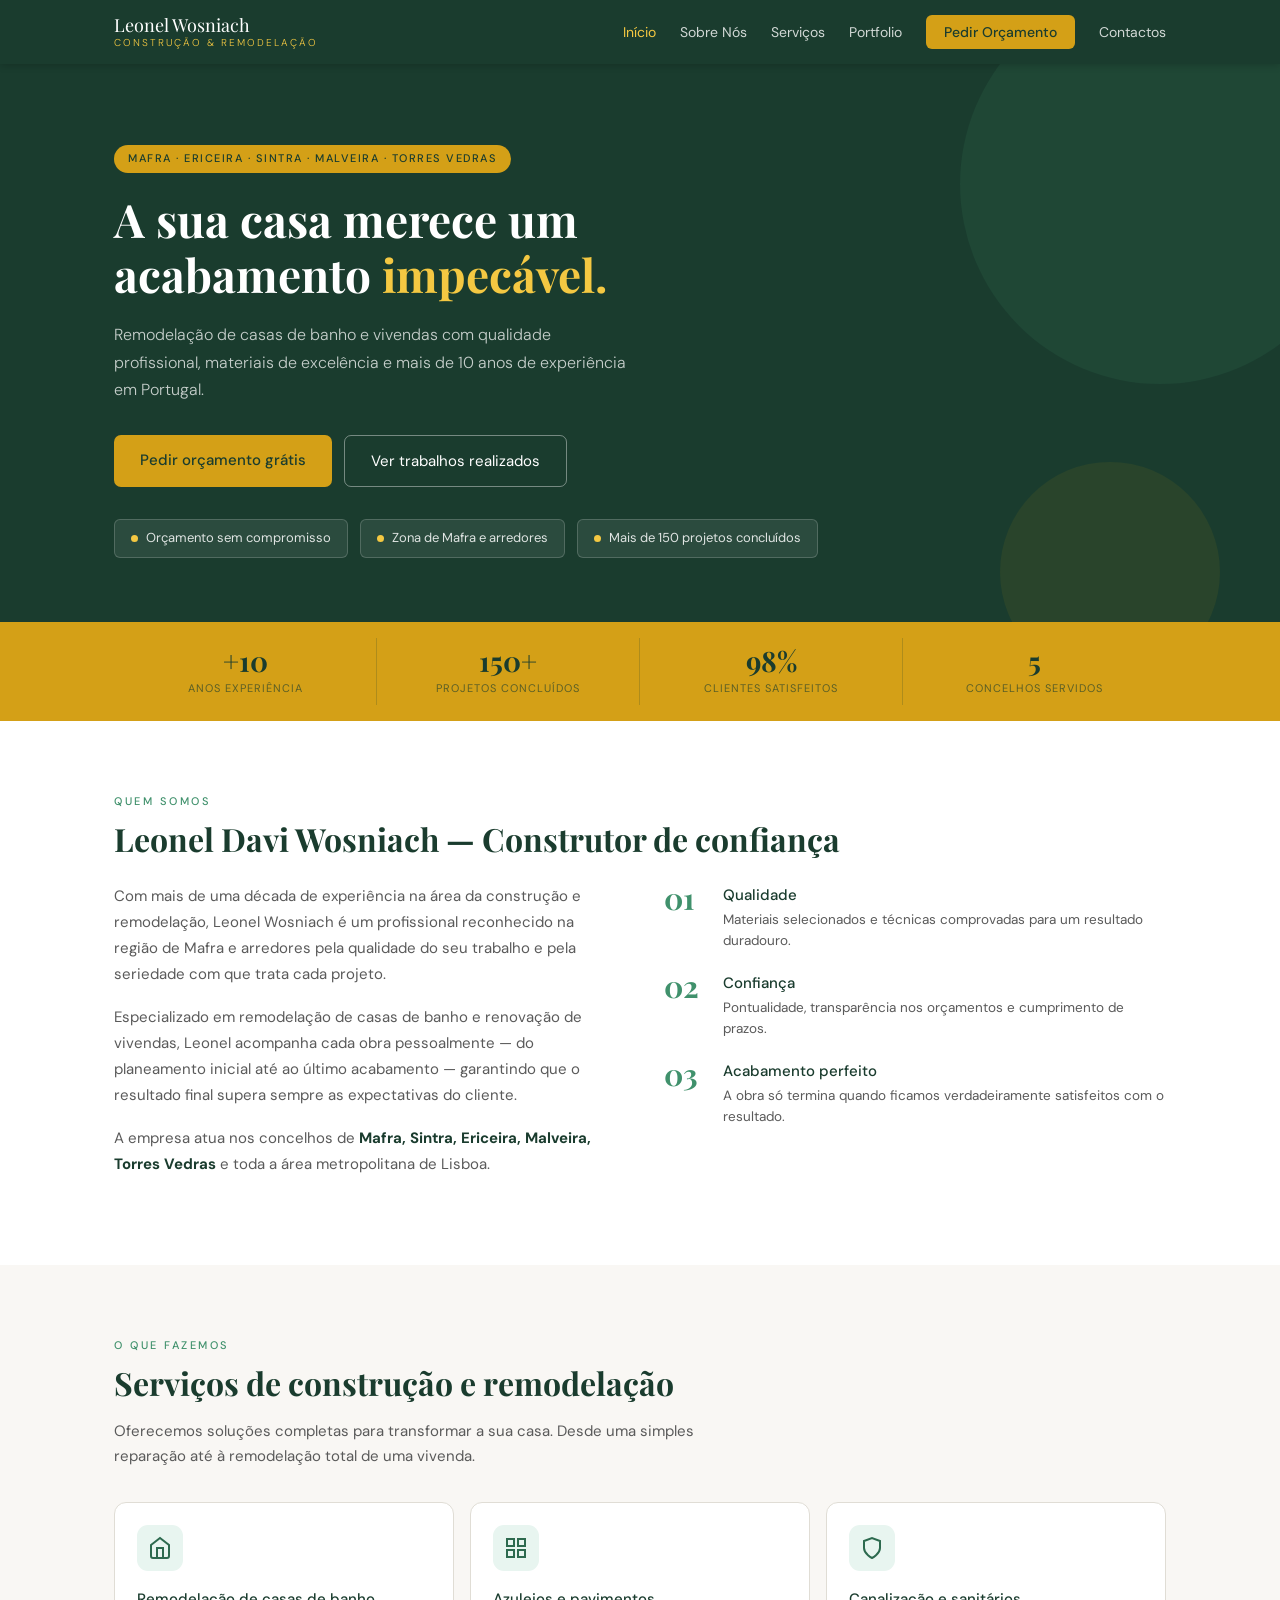
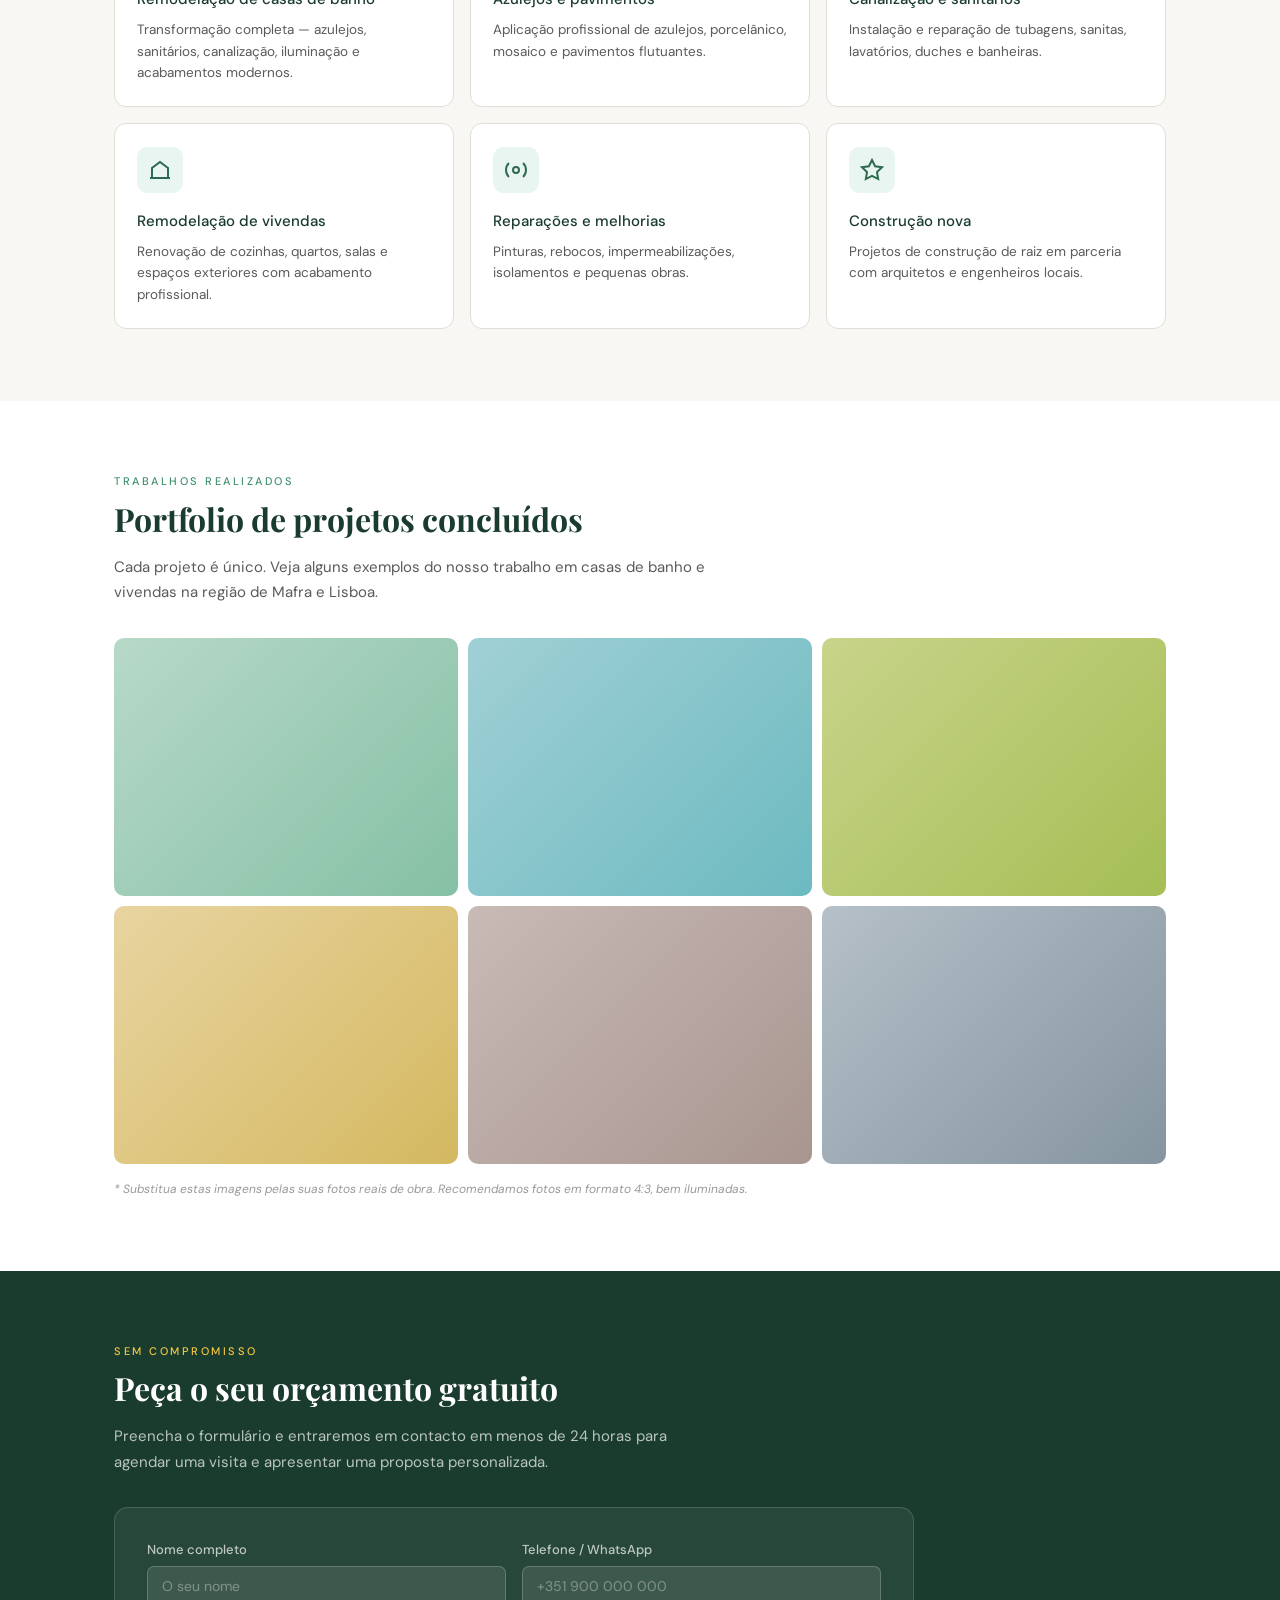
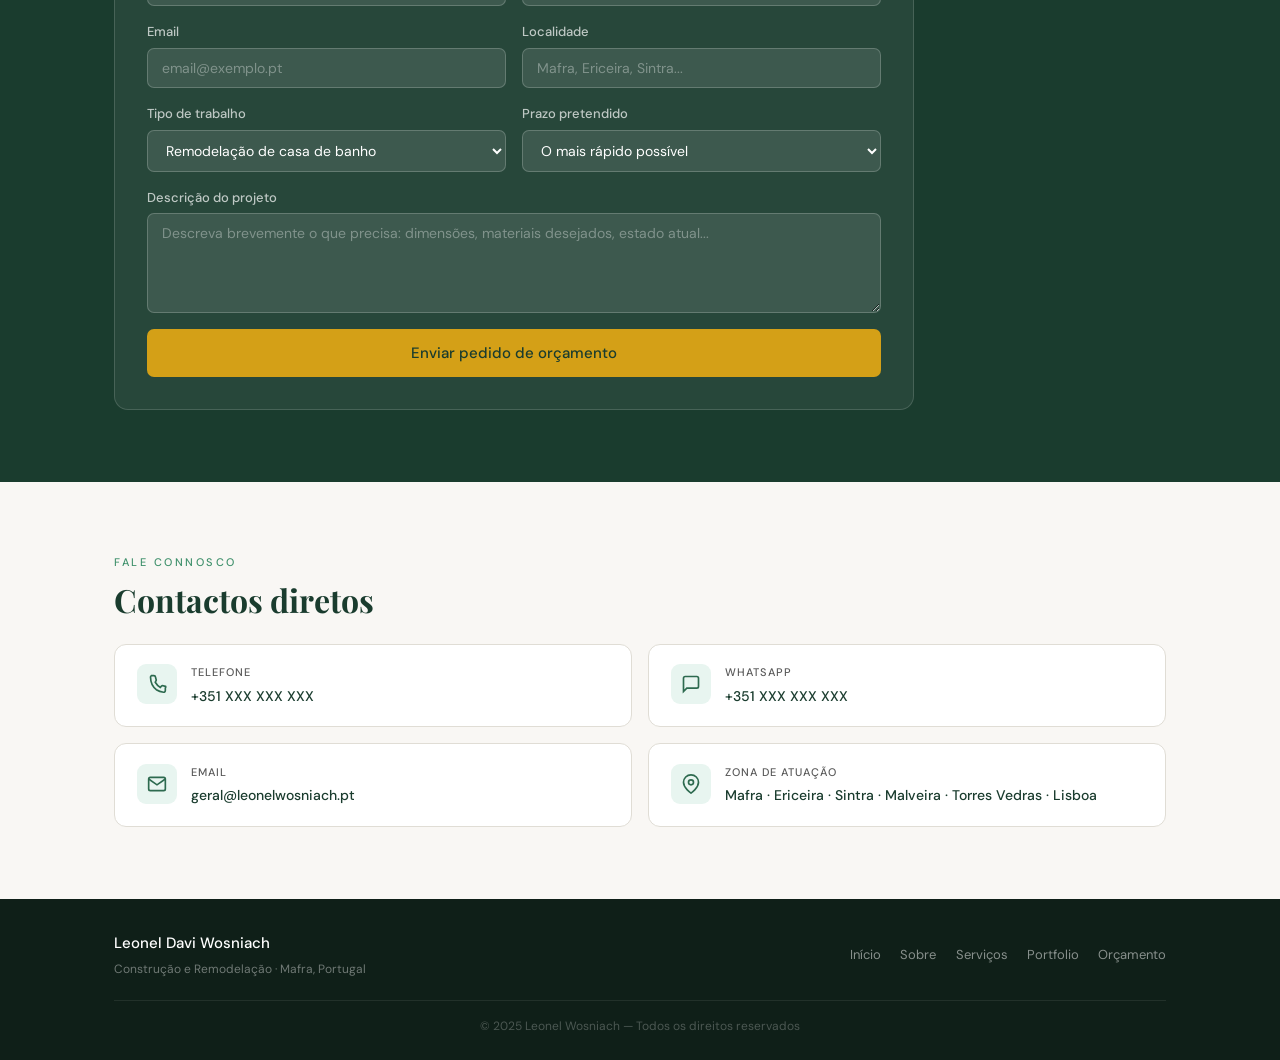
==== index.html @ 157ee69e "Add files via upload" ====
<!DOCTYPE html>
<html lang="pt">
<head>
  <meta charset="UTF-8"/>
  <meta name="viewport" content="width=device-width, initial-scale=1.0"/>
  <title>Remodelação Casa de Banho Mafra | Leonel Wosniach Construção</title>
  <meta name="description" content="Especialistas em remodelação de casas de banho e vivendas em Mafra, Ericeira, Sintra, Malveira e Torres Vedras. Orçamento gratuito. +10 anos de experiência."/>
  <meta name="keywords" content="remodelação casa de banho Mafra, construção Mafra, remodelação vivenda Ericeira, empreiteiro Mafra, azulejos Lisboa, obras casa Malveira"/>
  <meta name="author" content="Leonel Davi Wosniach"/>
  <meta property="og:title" content="Leonel Wosniach — Construção e Remodelação em Mafra"/>
  <meta property="og:description" content="Remodelação de casas de banho e vivendas com qualidade profissional na região de Mafra e Lisboa."/>
  <meta property="og:type" content="website"/>
  <link rel="canonical" href="https://leonelwosniach.github.io/"/>
  <link rel="preconnect" href="https://fonts.googleapis.com"/>
  <link href="https://fonts.googleapis.com/css2?family=Playfair+Display:wght@400;700&family=DM+Sans:wght@300;400;500&display=swap" rel="stylesheet"/>
  <link rel="stylesheet" href="style.css"/>
</head>
<body>

<!-- NAVIGATION -->
<header>
  <nav class="navbar">
    <div class="container nav-inner">
      <a href="#inicio" class="nav-logo">
        Leonel Wosniach
        <span>Construção &amp; Remodelação</span>
      </a>
      <button class="nav-toggle" aria-label="Menu" onclick="toggleMenu()">&#9776;</button>
      <ul class="nav-links" id="navLinks">
        <li><a href="#inicio">Início</a></li>
        <li><a href="#sobre">Sobre Nós</a></li>
        <li><a href="#servicos">Serviços</a></li>
        <li><a href="#portfolio">Portfolio</a></li>
        <li><a href="#orcamento" class="nav-cta">Pedir Orçamento</a></li>
        <li><a href="#contactos">Contactos</a></li>
      </ul>
    </div>
  </nav>
</header>

<!-- HERO -->
<section id="inicio" class="hero">
  <div class="container">
    <div class="hero-tag">Mafra · Ericeira · Sintra · Malveira · Torres Vedras</div>
    <h1>A sua casa merece um acabamento <em>impecável.</em></h1>
    <p class="hero-sub">Remodelação de casas de banho e vivendas com qualidade profissional, materiais de excelência e mais de 10 anos de experiência em Portugal.</p>
    <div class="hero-btns">
      <a href="#orcamento" class="btn-primary">Pedir orçamento grátis</a>
      <a href="#portfolio" class="btn-outline">Ver trabalhos realizados</a>
    </div>
    <div class="hero-badges">
      <div class="badge"><span class="dot"></span>Orçamento sem compromisso</div>
      <div class="badge"><span class="dot"></span>Zona de Mafra e arredores</div>
      <div class="badge"><span class="dot"></span>Mais de 150 projetos concluídos</div>
    </div>
  </div>
</section>

<!-- STATS -->
<section class="stats-bar">
  <div class="container stats-grid">
    <div class="stat"><div class="stat-num">+10</div><div class="stat-label">Anos experiência</div></div>
    <div class="stat"><div class="stat-num">150+</div><div class="stat-label">Projetos concluídos</div></div>
    <div class="stat"><div class="stat-num">98%</div><div class="stat-label">Clientes satisfeitos</div></div>
    <div class="stat"><div class="stat-num">5</div><div class="stat-label">Concelhos servidos</div></div>
  </div>
</section>

<!-- SOBRE -->
<section id="sobre" class="section">
  <div class="container">
    <p class="section-tag">Quem somos</p>
    <h2>Leonel Davi Wosniach — Construtor de confiança</h2>
    <div class="about-grid">
      <div class="about-text">
        <p>Com mais de uma década de experiência na área da construção e remodelação, Leonel Wosniach é um profissional reconhecido na região de Mafra e arredores pela qualidade do seu trabalho e pela seriedade com que trata cada projeto.</p>
        <p>Especializado em remodelação de casas de banho e renovação de vivendas, Leonel acompanha cada obra pessoalmente — do planeamento inicial até ao último acabamento — garantindo que o resultado final supera sempre as expectativas do cliente.</p>
        <p>A empresa atua nos concelhos de <strong>Mafra, Sintra, Ericeira, Malveira, Torres Vedras</strong> e toda a área metropolitana de Lisboa.</p>
      </div>
      <div class="values-col">
        <div class="value-item">
          <div class="value-num">01</div>
          <div><h3>Qualidade</h3><p>Materiais selecionados e técnicas comprovadas para um resultado duradouro.</p></div>
        </div>
        <div class="value-item">
          <div class="value-num">02</div>
          <div><h3>Confiança</h3><p>Pontualidade, transparência nos orçamentos e cumprimento de prazos.</p></div>
        </div>
        <div class="value-item">
          <div class="value-num">03</div>
          <div><h3>Acabamento perfeito</h3><p>A obra só termina quando ficamos verdadeiramente satisfeitos com o resultado.</p></div>
        </div>
      </div>
    </div>
  </div>
</section>

<!-- SERVIÇOS -->
<section id="servicos" class="section section-alt">
  <div class="container">
    <p class="section-tag">O que fazemos</p>
    <h2>Serviços de construção e remodelação</h2>
    <p class="section-intro">Oferecemos soluções completas para transformar a sua casa. Desde uma simples reparação até à remodelação total de uma vivenda.</p>
    <div class="services-grid">
      <div class="service-card">
        <div class="service-icon">
          <svg viewBox="0 0 24 24" fill="none" stroke="currentColor" stroke-width="2" width="24" height="24"><path d="M3 9l9-7 9 7v11a2 2 0 01-2 2H5a2 2 0 01-2-2z"/><polyline points="9 22 9 12 15 12 15 22"/></svg>
        </div>
        <h3>Remodelação de casas de banho</h3>
        <p>Transformação completa — azulejos, sanitários, canalização, iluminação e acabamentos modernos.</p>
      </div>
      <div class="service-card">
        <div class="service-icon">
          <svg viewBox="0 0 24 24" fill="none" stroke="currentColor" stroke-width="2" width="24" height="24"><rect x="3" y="3" width="7" height="7"/><rect x="14" y="3" width="7" height="7"/><rect x="3" y="14" width="7" height="7"/><rect x="14" y="14" width="7" height="7"/></svg>
        </div>
        <h3>Azulejos e pavimentos</h3>
        <p>Aplicação profissional de azulejos, porcelânico, mosaico e pavimentos flutuantes.</p>
      </div>
      <div class="service-card">
        <div class="service-icon">
          <svg viewBox="0 0 24 24" fill="none" stroke="currentColor" stroke-width="2" width="24" height="24"><path d="M12 22s8-4 8-10V5l-8-3-8 3v7c0 6 8 10 8 10z"/></svg>
        </div>
        <h3>Canalização e sanitários</h3>
        <p>Instalação e reparação de tubagens, sanitas, lavatórios, duches e banheiras.</p>
      </div>
      <div class="service-card">
        <div class="service-icon">
          <svg viewBox="0 0 24 24" fill="none" stroke="currentColor" stroke-width="2" width="24" height="24"><path d="M2 20h20M4 20V10l8-6 8 6v10"/></svg>
        </div>
        <h3>Remodelação de vivendas</h3>
        <p>Renovação de cozinhas, quartos, salas e espaços exteriores com acabamento profissional.</p>
      </div>
      <div class="service-card">
        <div class="service-icon">
          <svg viewBox="0 0 24 24" fill="none" stroke="currentColor" stroke-width="2" width="24" height="24"><circle cx="12" cy="12" r="3"/><path d="M19.07 4.93a10 10 0 010 14.14M4.93 4.93a10 10 0 000 14.14"/></svg>
        </div>
        <h3>Reparações e melhorias</h3>
        <p>Pinturas, rebocos, impermeabilizações, isolamentos e pequenas obras.</p>
      </div>
      <div class="service-card">
        <div class="service-icon">
          <svg viewBox="0 0 24 24" fill="none" stroke="currentColor" stroke-width="2" width="24" height="24"><polygon points="12 2 15.09 8.26 22 9.27 17 14.14 18.18 21.02 12 17.77 5.82 21.02 7 14.14 2 9.27 8.91 8.26 12 2"/></svg>
        </div>
        <h3>Construção nova</h3>
        <p>Projetos de construção de raiz em parceria com arquitetos e engenheiros locais.</p>
      </div>
    </div>
  </div>
</section>

<!-- PORTFOLIO -->
<section id="portfolio" class="section">
  <div class="container">
    <p class="section-tag">Trabalhos realizados</p>
    <h2>Portfolio de projetos concluídos</h2>
    <p class="section-intro">Cada projeto é único. Veja alguns exemplos do nosso trabalho em casas de banho e vivendas na região de Mafra e Lisboa.</p>
    <div class="portfolio-grid">
      <div class="portfolio-item pi-1">
        <div class="portfolio-overlay"><span>Casa de banho — Mafra</span></div>
      </div>
      <div class="portfolio-item pi-2">
        <div class="portfolio-overlay"><span>WC Suite — Sintra</span></div>
      </div>
      <div class="portfolio-item pi-3">
        <div class="portfolio-overlay"><span>Vivenda completa — Ericeira</span></div>
      </div>
      <div class="portfolio-item pi-4">
        <div class="portfolio-overlay"><span>Cozinha — Malveira</span></div>
      </div>
      <div class="portfolio-item pi-5">
        <div class="portfolio-overlay"><span>Casa de banho — Torres Vedras</span></div>
      </div>
      <div class="portfolio-item pi-6">
        <div class="portfolio-overlay"><span>Remodelação — Lisboa</span></div>
      </div>
    </div>
    <p class="portfolio-note">* Substitua estas imagens pelas suas fotos reais de obra. Recomendamos fotos em formato 4:3, bem iluminadas.</p>
  </div>
</section>

<!-- ORÇAMENTO -->
<section id="orcamento" class="section section-dark">
  <div class="container">
    <p class="section-tag-light">Sem compromisso</p>
    <h2 class="h2-light">Peça o seu orçamento gratuito</h2>
    <p class="section-intro-light">Preencha o formulário e entraremos em contacto em menos de 24 horas para agendar uma visita e apresentar uma proposta personalizada.</p>
    <form class="orcamento-form" action="https://formspree.io/f/SEU_ID_AQUI" method="POST">
      <div class="form-grid">
        <div class="form-group">
          <label for="nome">Nome completo</label>
          <input type="text" id="nome" name="nome" placeholder="O seu nome" required/>
        </div>
        <div class="form-group">
          <label for="tel">Telefone / WhatsApp</label>
          <input type="tel" id="tel" name="telefone" placeholder="+351 900 000 000" required/>
        </div>
        <div class="form-group">
          <label for="email">Email</label>
          <input type="email" id="email" name="email" placeholder="email@exemplo.pt"/>
        </div>
        <div class="form-group">
          <label for="local">Localidade</label>
          <input type="text" id="local" name="localidade" placeholder="Mafra, Ericeira, Sintra..."/>
        </div>
        <div class="form-group">
          <label for="tipo">Tipo de trabalho</label>
          <select id="tipo" name="tipo">
            <option>Remodelação de casa de banho</option>
            <option>Remodelação de vivenda completa</option>
            <option>Cozinha</option>
            <option>Azulejos / Pavimentos</option>
            <option>Canalização</option>
            <option>Outro</option>
          </select>
        </div>
        <div class="form-group">
          <label for="prazo">Prazo pretendido</label>
          <select id="prazo" name="prazo">
            <option>O mais rápido possível</option>
            <option>1 a 3 meses</option>
            <option>3 a 6 meses</option>
            <option>Mais de 6 meses</option>
          </select>
        </div>
        <div class="form-group form-full">
          <label for="desc">Descrição do projeto</label>
          <textarea id="desc" name="descricao" placeholder="Descreva brevemente o que precisa: dimensões, materiais desejados, estado atual..."></textarea>
        </div>
      </div>
      <button type="submit" class="btn-submit">Enviar pedido de orçamento</button>
    </form>
  </div>
</section>

<!-- CONTACTOS -->
<section id="contactos" class="section section-alt">
  <div class="container">
    <p class="section-tag">Fale connosco</p>
    <h2>Contactos diretos</h2>
    <div class="contact-grid">
      <a href="tel:+351900000000" class="contact-card">
        <div class="contact-icon">
          <svg viewBox="0 0 24 24" fill="none" stroke="currentColor" stroke-width="2" width="20" height="20"><path d="M22 16.92v3a2 2 0 01-2.18 2 19.79 19.79 0 01-8.63-3.07A19.5 19.5 0 014.26 4.12 2 2 0 015.24 2h3a2 2 0 012 1.72 12.84 12.84 0 00.7 2.81 2 2 0 01-.45 2.11L9.91 9.91a16 16 0 006.18 6.18l1.27-1.58a2 2 0 012.11-.45 12.84 12.84 0 002.81.7A2 2 0 0122 16.92z"/></svg>
        </div>
        <div>
          <h4>Telefone</h4>
          <p>+351 XXX XXX XXX</p>
        </div>
      </a>
      <a href="https://wa.me/351900000000" target="_blank" class="contact-card">
        <div class="contact-icon">
          <svg viewBox="0 0 24 24" fill="none" stroke="currentColor" stroke-width="2" width="20" height="20"><path d="M21 15a2 2 0 01-2 2H7l-4 4V5a2 2 0 012-2h14a2 2 0 012 2z"/></svg>
        </div>
        <div>
          <h4>WhatsApp</h4>
          <p>+351 XXX XXX XXX</p>
        </div>
      </a>
      <a href="mailto:geral@leonelwosniach.pt" class="contact-card">
        <div class="contact-icon">
          <svg viewBox="0 0 24 24" fill="none" stroke="currentColor" stroke-width="2" width="20" height="20"><path d="M4 4h16c1.1 0 2 .9 2 2v12c0 1.1-.9 2-2 2H4c-1.1 0-2-.9-2-2V6c0-1.1.9-2 2-2z"/><polyline points="22,6 12,13 2,6"/></svg>
        </div>
        <div>
          <h4>Email</h4>
          <p>geral@leonelwosniach.pt</p>
        </div>
      </a>
      <div class="contact-card">
        <div class="contact-icon">
          <svg viewBox="0 0 24 24" fill="none" stroke="currentColor" stroke-width="2" width="20" height="20"><path d="M21 10c0 7-9 13-9 13s-9-6-9-13a9 9 0 0118 0z"/><circle cx="12" cy="10" r="3"/></svg>
        </div>
        <div>
          <h4>Zona de atuação</h4>
          <p>Mafra · Ericeira · Sintra · Malveira · Torres Vedras · Lisboa</p>
        </div>
      </div>
    </div>
  </div>
</section>

<!-- FOOTER -->
<footer class="footer">
  <div class="container">
    <div class="footer-inner">
      <div class="footer-brand">
        <strong>Leonel Davi Wosniach</strong>
        <span>Construção e Remodelação · Mafra, Portugal</span>
      </div>
      <div class="footer-links">
        <a href="#inicio">Início</a>
        <a href="#sobre">Sobre</a>
        <a href="#servicos">Serviços</a>
        <a href="#portfolio">Portfolio</a>
        <a href="#orcamento">Orçamento</a>
      </div>
    </div>
    <p class="footer-copy">&copy; 2025 Leonel Wosniach — Todos os direitos reservados</p>
  </div>
</footer>

<script src="script.js"></script>
</body>
</html>
---- style.css ----
/* ===== RESET & BASE ===== */
*, *::before, *::after { box-sizing: border-box; margin: 0; padding: 0; }
html { scroll-behavior: smooth; }
body {
  font-family: 'DM Sans', sans-serif;
  color: #1a1a1a;
  background: #fff;
  line-height: 1.6;
}
a { text-decoration: none; color: inherit; }
img { max-width: 100%; display: block; }

/* ===== CSS VARIABLES ===== */
:root {
  --brand: #1a3c2e;
  --brand-mid: #2d6a4f;
  --brand-light: #40916c;
  --accent: #d4a017;
  --accent-light: #f4c842;
  --text-muted: #5a5a5a;
  --bg-light: #f9f7f4;
  --bg-section: #f2efe8;
  --border: #e0ddd5;
}

/* ===== CONTAINER ===== */
.container {
  max-width: 1100px;
  margin: 0 auto;
  padding: 0 1.5rem;
}

/* ===== NAVBAR ===== */
header {
  position: sticky;
  top: 0;
  z-index: 100;
  background: var(--brand);
  box-shadow: 0 1px 8px rgba(0,0,0,0.2);
}
.nav-inner {
  display: flex;
  align-items: center;
  justify-content: space-between;
  height: 64px;
}
.nav-logo {
  font-family: 'Playfair Display', serif;
  color: #fff;
  font-size: 18px;
  line-height: 1.2;
  display: flex;
  flex-direction: column;
}
.nav-logo span {
  color: var(--accent-light);
  font-family: 'DM Sans', sans-serif;
  font-size: 10px;
  letter-spacing: 2px;
  text-transform: uppercase;
  font-weight: 300;
}
.nav-links {
  display: flex;
  gap: 1.5rem;
  list-style: none;
  align-items: center;
}
.nav-links a {
  color: rgba(255,255,255,0.8);
  font-size: 14px;
  font-weight: 400;
  transition: color 0.2s;
}
.nav-links a:hover { color: var(--accent-light); }
.nav-links .nav-cta {
  background: var(--accent);
  color: var(--brand);
  padding: 8px 18px;
  border-radius: 6px;
  font-weight: 500;
  transition: background 0.2s;
}
.nav-links .nav-cta:hover { background: var(--accent-light); color: var(--brand); }
.nav-toggle {
  display: none;
  background: none;
  border: none;
  color: white;
  font-size: 22px;
  cursor: pointer;
}

/* ===== HERO ===== */
.hero {
  background: var(--brand);
  padding: 5rem 0 4rem;
  position: relative;
  overflow: hidden;
}
.hero::before {
  content: '';
  position: absolute;
  right: -80px; top: -80px;
  width: 400px; height: 400px;
  border-radius: 50%;
  background: rgba(64,145,108,0.12);
  pointer-events: none;
}
.hero::after {
  content: '';
  position: absolute;
  right: 60px; bottom: -60px;
  width: 220px; height: 220px;
  border-radius: 50%;
  background: rgba(212,160,23,0.08);
  pointer-events: none;
}
.hero-tag {
  display: inline-block;
  background: var(--accent);
  color: var(--brand);
  font-size: 11px;
  font-weight: 500;
  padding: 5px 14px;
  border-radius: 20px;
  letter-spacing: 1.5px;
  text-transform: uppercase;
  margin-bottom: 1.2rem;
}
.hero h1 {
  font-family: 'Playfair Display', serif;
  color: white;
  font-size: clamp(28px, 5vw, 46px);
  line-height: 1.2;
  max-width: 600px;
  margin-bottom: 1.2rem;
}
.hero h1 em { color: var(--accent-light); font-style: normal; }
.hero-sub {
  color: rgba(255,255,255,0.75);
  font-size: 16px;
  line-height: 1.7;
  max-width: 520px;
  margin-bottom: 2rem;
  font-weight: 300;
}
.hero-btns { display: flex; gap: 12px; flex-wrap: wrap; margin-bottom: 2rem; }
.btn-primary {
  background: var(--accent);
  color: var(--brand);
  padding: 13px 26px;
  border-radius: 7px;
  font-size: 15px;
  font-weight: 500;
  transition: background 0.2s, transform 0.1s;
  display: inline-block;
}
.btn-primary:hover { background: var(--accent-light); transform: translateY(-1px); }
.btn-outline {
  background: transparent;
  color: white;
  border: 1.5px solid rgba(255,255,255,0.4);
  padding: 13px 26px;
  border-radius: 7px;
  font-size: 15px;
  font-weight: 400;
  transition: border-color 0.2s, color 0.2s;
  display: inline-block;
}
.btn-outline:hover { border-color: rgba(255,255,255,0.8); color: white; }
.hero-badges { display: flex; gap: 12px; flex-wrap: wrap; }
.badge {
  background: rgba(255,255,255,0.08);
  border: 1px solid rgba(255,255,255,0.18);
  padding: 8px 16px;
  border-radius: 6px;
  color: rgba(255,255,255,0.85);
  font-size: 13px;
  display: flex;
  align-items: center;
  gap: 8px;
}
.dot {
  width: 7px; height: 7px;
  border-radius: 50%;
  background: var(--accent-light);
  flex-shrink: 0;
}

/* ===== STATS BAR ===== */
.stats-bar { background: var(--accent); padding: 1rem 0; }
.stats-grid {
  display: grid;
  grid-template-columns: repeat(4, 1fr);
  text-align: center;
  gap: 0;
}
.stat { border-right: 1px solid rgba(26,60,46,0.2); padding: 0.5rem 0; }
.stat:last-child { border-right: none; }
.stat-num {
  font-family: 'Playfair Display', serif;
  font-size: 28px;
  color: var(--brand);
  font-weight: 700;
  line-height: 1.1;
}
.stat-label {
  font-size: 11px;
  color: rgba(26,60,46,0.65);
  text-transform: uppercase;
  letter-spacing: 1px;
  margin-top: 3px;
}

/* ===== SECTIONS ===== */
.section { padding: 4.5rem 0; }
.section-alt { background: var(--bg-light); }
.section-dark { background: var(--brand); }
.section-tag {
  font-size: 11px;
  color: var(--brand-light);
  letter-spacing: 2.5px;
  text-transform: uppercase;
  font-weight: 500;
  margin-bottom: 0.5rem;
}
.section-tag-light {
  font-size: 11px;
  color: var(--accent-light);
  letter-spacing: 2.5px;
  text-transform: uppercase;
  font-weight: 500;
  margin-bottom: 0.5rem;
}
h2 {
  font-family: 'Playfair Display', serif;
  font-size: clamp(22px, 3.5vw, 32px);
  color: var(--brand);
  margin-bottom: 1rem;
  line-height: 1.25;
}
.h2-light {
  font-family: 'Playfair Display', serif;
  font-size: clamp(22px, 3.5vw, 32px);
  color: white;
  margin-bottom: 1rem;
  line-height: 1.25;
}
.section-intro {
  color: var(--text-muted);
  font-size: 15px;
  max-width: 600px;
  margin-bottom: 2rem;
  line-height: 1.7;
}
.section-intro-light {
  color: rgba(255,255,255,0.7);
  font-size: 15px;
  max-width: 600px;
  margin-bottom: 2rem;
  line-height: 1.7;
}

/* ===== ABOUT ===== */
.about-grid {
  display: grid;
  grid-template-columns: 1fr 1fr;
  gap: 3rem;
  margin-top: 1.5rem;
}
.about-text p {
  color: var(--text-muted);
  font-size: 15px;
  line-height: 1.75;
  margin-bottom: 1rem;
}
.about-text strong { color: var(--brand); }
.values-col { display: flex; flex-direction: column; gap: 1.2rem; }
.value-item {
  display: flex;
  gap: 1.2rem;
  align-items: flex-start;
}
.value-num {
  font-family: 'Playfair Display', serif;
  font-size: 30px;
  color: var(--brand-light);
  font-weight: 700;
  line-height: 1;
  flex-shrink: 0;
  min-width: 40px;
}
.value-item h3 {
  font-size: 15px;
  font-weight: 500;
  color: var(--brand);
  margin-bottom: 3px;
  font-family: 'DM Sans', sans-serif;
}
.value-item p {
  font-size: 13.5px;
  color: var(--text-muted);
  line-height: 1.55;
}

/* ===== SERVICES ===== */
.services-grid {
  display: grid;
  grid-template-columns: repeat(3, 1fr);
  gap: 1rem;
}
.service-card {
  background: white;
  border: 1px solid var(--border);
  border-radius: 12px;
  padding: 1.4rem;
  transition: box-shadow 0.2s, transform 0.2s;
}
.service-card:hover {
  box-shadow: 0 6px 24px rgba(26,60,46,0.1);
  transform: translateY(-2px);
}
.service-icon {
  width: 46px; height: 46px;
  border-radius: 11px;
  background: #e8f5f0;
  display: flex;
  align-items: center;
  justify-content: center;
  margin-bottom: 1rem;
  color: var(--brand-mid);
}
.service-card h3 {
  font-size: 15px;
  font-weight: 500;
  color: var(--brand);
  margin-bottom: 0.5rem;
  font-family: 'DM Sans', sans-serif;
}
.service-card p {
  font-size: 13.5px;
  color: var(--text-muted);
  line-height: 1.6;
}

/* ===== PORTFOLIO ===== */
.portfolio-grid {
  display: grid;
  grid-template-columns: repeat(3, 1fr);
  gap: 10px;
  margin-top: 1.5rem;
}
.portfolio-item {
  border-radius: 10px;
  aspect-ratio: 4/3;
  position: relative;
  overflow: hidden;
  background: #d0e8da;
}
.pi-1 { background: linear-gradient(135deg,#b7d9c8,#85c0a5); }
.pi-2 { background: linear-gradient(135deg,#a0d0d5,#6cbac0); }
.pi-3 { background: linear-gradient(135deg,#c8d48a,#a5be55); }
.pi-4 { background: linear-gradient(135deg,#e8d4a0,#d4b860); }
.pi-5 { background: linear-gradient(135deg,#c8bab5,#a89590); }
.pi-6 { background: linear-gradient(135deg,#b5c0c8,#8595a0); }
.portfolio-overlay {
  position: absolute;
  bottom: 0; left: 0; right: 0;
  background: rgba(26,60,46,0.82);
  padding: 8px 12px;
  transform: translateY(100%);
  transition: transform 0.25s ease;
}
.portfolio-item:hover .portfolio-overlay { transform: translateY(0); }
.portfolio-overlay span { color: white; font-size: 12px; font-weight: 500; }
.portfolio-note {
  font-size: 12px;
  color: #999;
  margin-top: 1rem;
  font-style: italic;
}

/* ===== FORM ===== */
.orcamento-form {
  background: rgba(255,255,255,0.06);
  border: 1px solid rgba(255,255,255,0.15);
  border-radius: 14px;
  padding: 2rem;
  max-width: 800px;
}
.form-grid {
  display: grid;
  grid-template-columns: 1fr 1fr;
  gap: 1rem;
  margin-bottom: 1rem;
}
.form-full { grid-column: 1 / -1; }
.form-group { display: flex; flex-direction: column; gap: 5px; }
.form-group label { font-size: 13px; color: rgba(255,255,255,0.7); font-weight: 500; }
.form-group input,
.form-group select,
.form-group textarea {
  background: rgba(255,255,255,0.1);
  border: 1px solid rgba(255,255,255,0.2);
  border-radius: 7px;
  padding: 10px 14px;
  font-size: 14px;
  font-family: 'DM Sans', sans-serif;
  color: white;
  outline: none;
  transition: border-color 0.2s;
}
.form-group input::placeholder,
.form-group textarea::placeholder { color: rgba(255,255,255,0.35); }
.form-group input:focus,
.form-group select:focus,
.form-group textarea:focus { border-color: var(--accent-light); }
.form-group select { cursor: pointer; }
.form-group select option { background: var(--brand); color: white; }
.form-group textarea { resize: vertical; min-height: 100px; }
.btn-submit {
  width: 100%;
  background: var(--accent);
  color: var(--brand);
  border: none;
  padding: 14px 24px;
  border-radius: 7px;
  font-size: 15px;
  font-weight: 500;
  cursor: pointer;
  font-family: 'DM Sans', sans-serif;
  transition: background 0.2s, transform 0.1s;
}
.btn-submit:hover { background: var(--accent-light); transform: translateY(-1px); }

/* ===== CONTACTS ===== */
.contact-grid {
  display: grid;
  grid-template-columns: repeat(2, 1fr);
  gap: 1rem;
  margin-top: 1.5rem;
}
.contact-card {
  background: white;
  border: 1px solid var(--border);
  border-radius: 12px;
  padding: 1.2rem 1.4rem;
  display: flex;
  align-items: flex-start;
  gap: 14px;
  transition: box-shadow 0.2s;
}
.contact-card:hover { box-shadow: 0 4px 16px rgba(26,60,46,0.08); }
.contact-icon {
  width: 40px; height: 40px;
  border-radius: 9px;
  background: #e8f5f0;
  display: flex; align-items: center; justify-content: center;
  flex-shrink: 0;
  color: var(--brand-mid);
}
.contact-card h4 {
  font-size: 11px;
  font-weight: 500;
  color: var(--text-muted);
  text-transform: uppercase;
  letter-spacing: 1px;
  margin-bottom: 3px;
  font-family: 'DM Sans', sans-serif;
}
.contact-card p {
  font-size: 14px;
  color: var(--brand);
  font-weight: 500;
}

/* ===== FOOTER ===== */
.footer {
  background: #0f1f18;
  padding: 2rem 0 1.5rem;
}
.footer-inner {
  display: flex;
  justify-content: space-between;
  align-items: center;
  flex-wrap: wrap;
  gap: 1rem;
  padding-bottom: 1.2rem;
  border-bottom: 1px solid rgba(255,255,255,0.08);
  margin-bottom: 1rem;
}
.footer-brand strong {
  display: block;
  color: white;
  font-size: 15px;
  font-weight: 500;
}
.footer-brand span {
  color: rgba(255,255,255,0.4);
  font-size: 12px;
}
.footer-links {
  display: flex;
  gap: 1.2rem;
  flex-wrap: wrap;
}
.footer-links a {
  color: rgba(255,255,255,0.5);
  font-size: 13px;
  transition: color 0.2s;
}
.footer-links a:hover { color: var(--accent-light); }
.footer-copy {
  color: rgba(255,255,255,0.25);
  font-size: 12px;
  text-align: center;
}

/* ===== RESPONSIVE ===== */
@media (max-width: 768px) {
  .nav-toggle { display: block; }
  .nav-links {
    display: none;
    position: absolute;
    top: 64px; left: 0; right: 0;
    background: var(--brand);
    flex-direction: column;
    align-items: flex-start;
    padding: 1rem 1.5rem 1.5rem;
    gap: 1rem;
    border-top: 1px solid rgba(255,255,255,0.1);
    z-index: 99;
  }
  .nav-links.open { display: flex; }
  .nav-links .nav-cta { padding: 8px 0; background: none; color: var(--accent-light); }
  .about-grid { grid-template-columns: 1fr; gap: 2rem; }
  .services-grid { grid-template-columns: 1fr 1fr; }
  .portfolio-grid { grid-template-columns: 1fr 1fr; }
  .contact-grid { grid-template-columns: 1fr; }
  .stats-grid { grid-template-columns: repeat(2, 1fr); }
  .stats-grid .stat:nth-child(2) { border-right: none; }
  .form-grid { grid-template-columns: 1fr; }
  .footer-inner { flex-direction: column; align-items: flex-start; }
}
@media (max-width: 480px) {
  .services-grid { grid-template-columns: 1fr; }
  .portfolio-grid { grid-template-columns: 1fr; }
  .hero-btns { flex-direction: column; }
  .btn-primary, .btn-outline { text-align: center; }
}
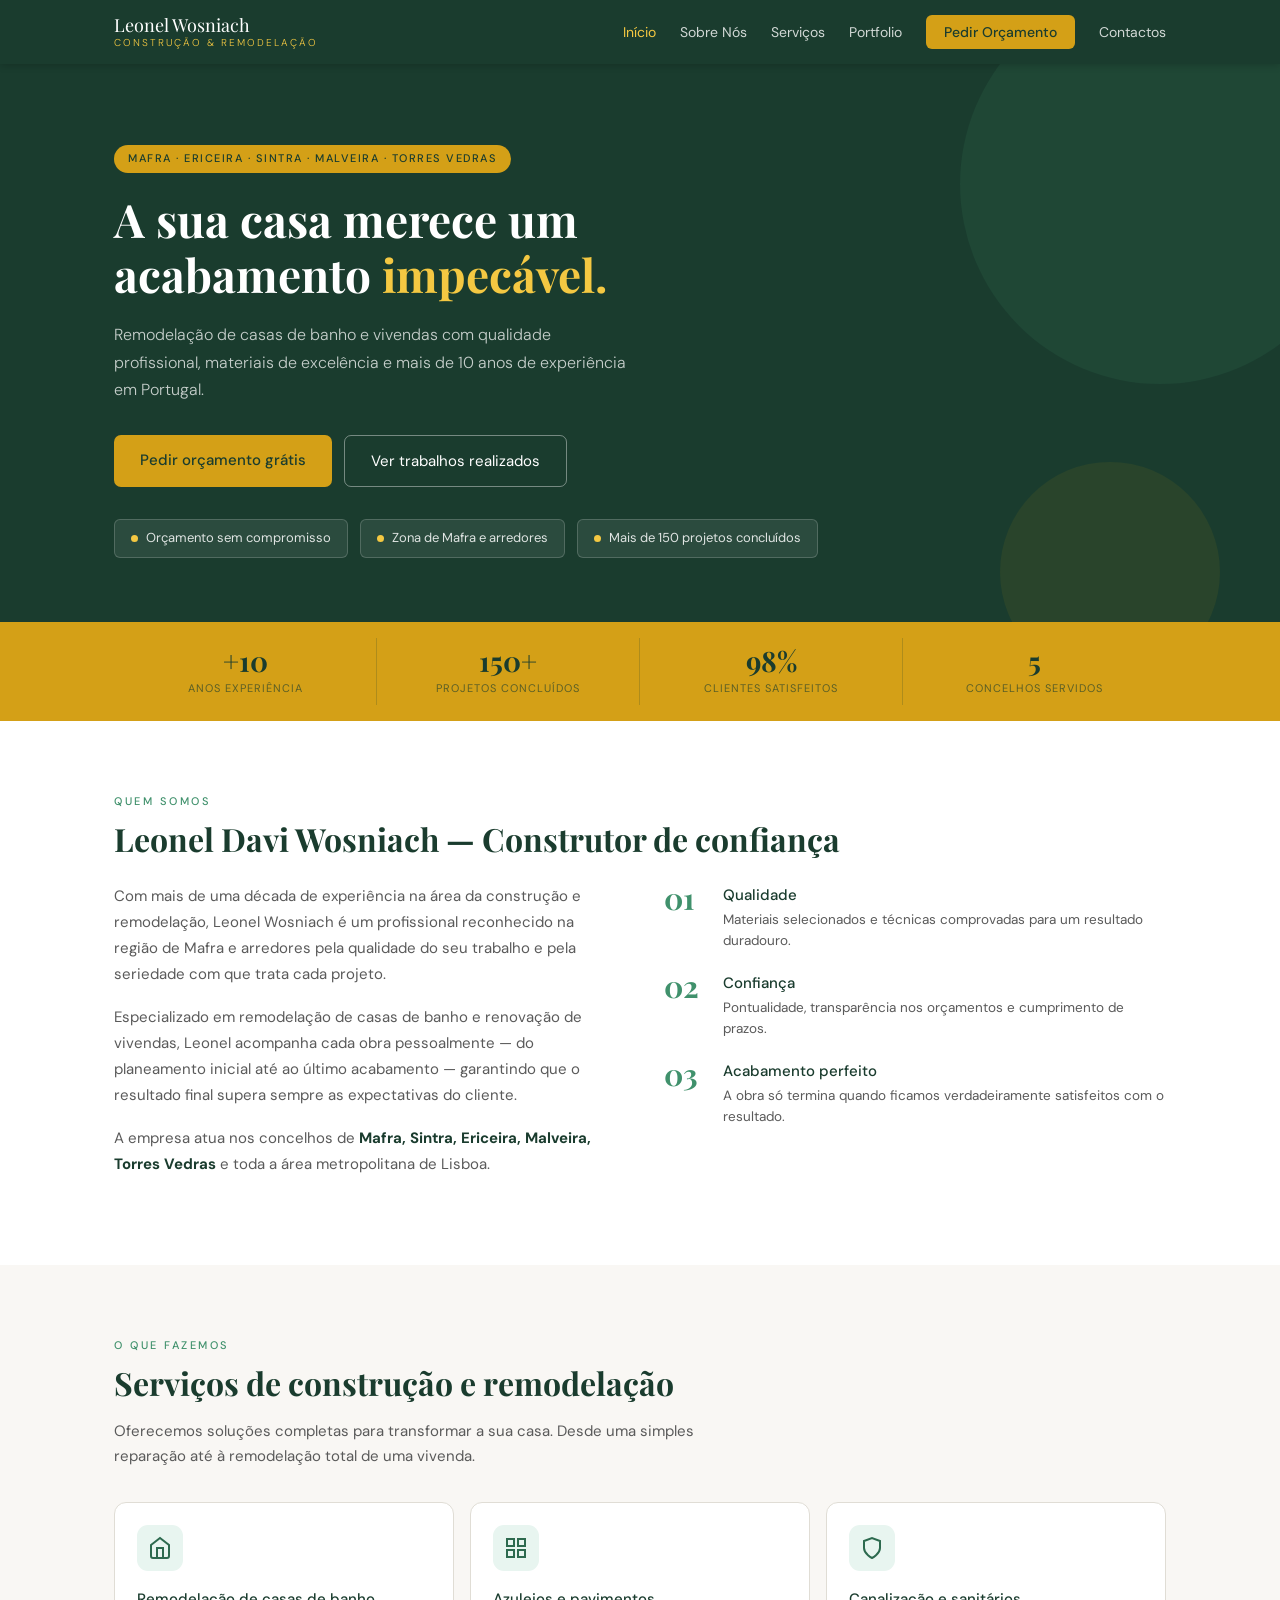
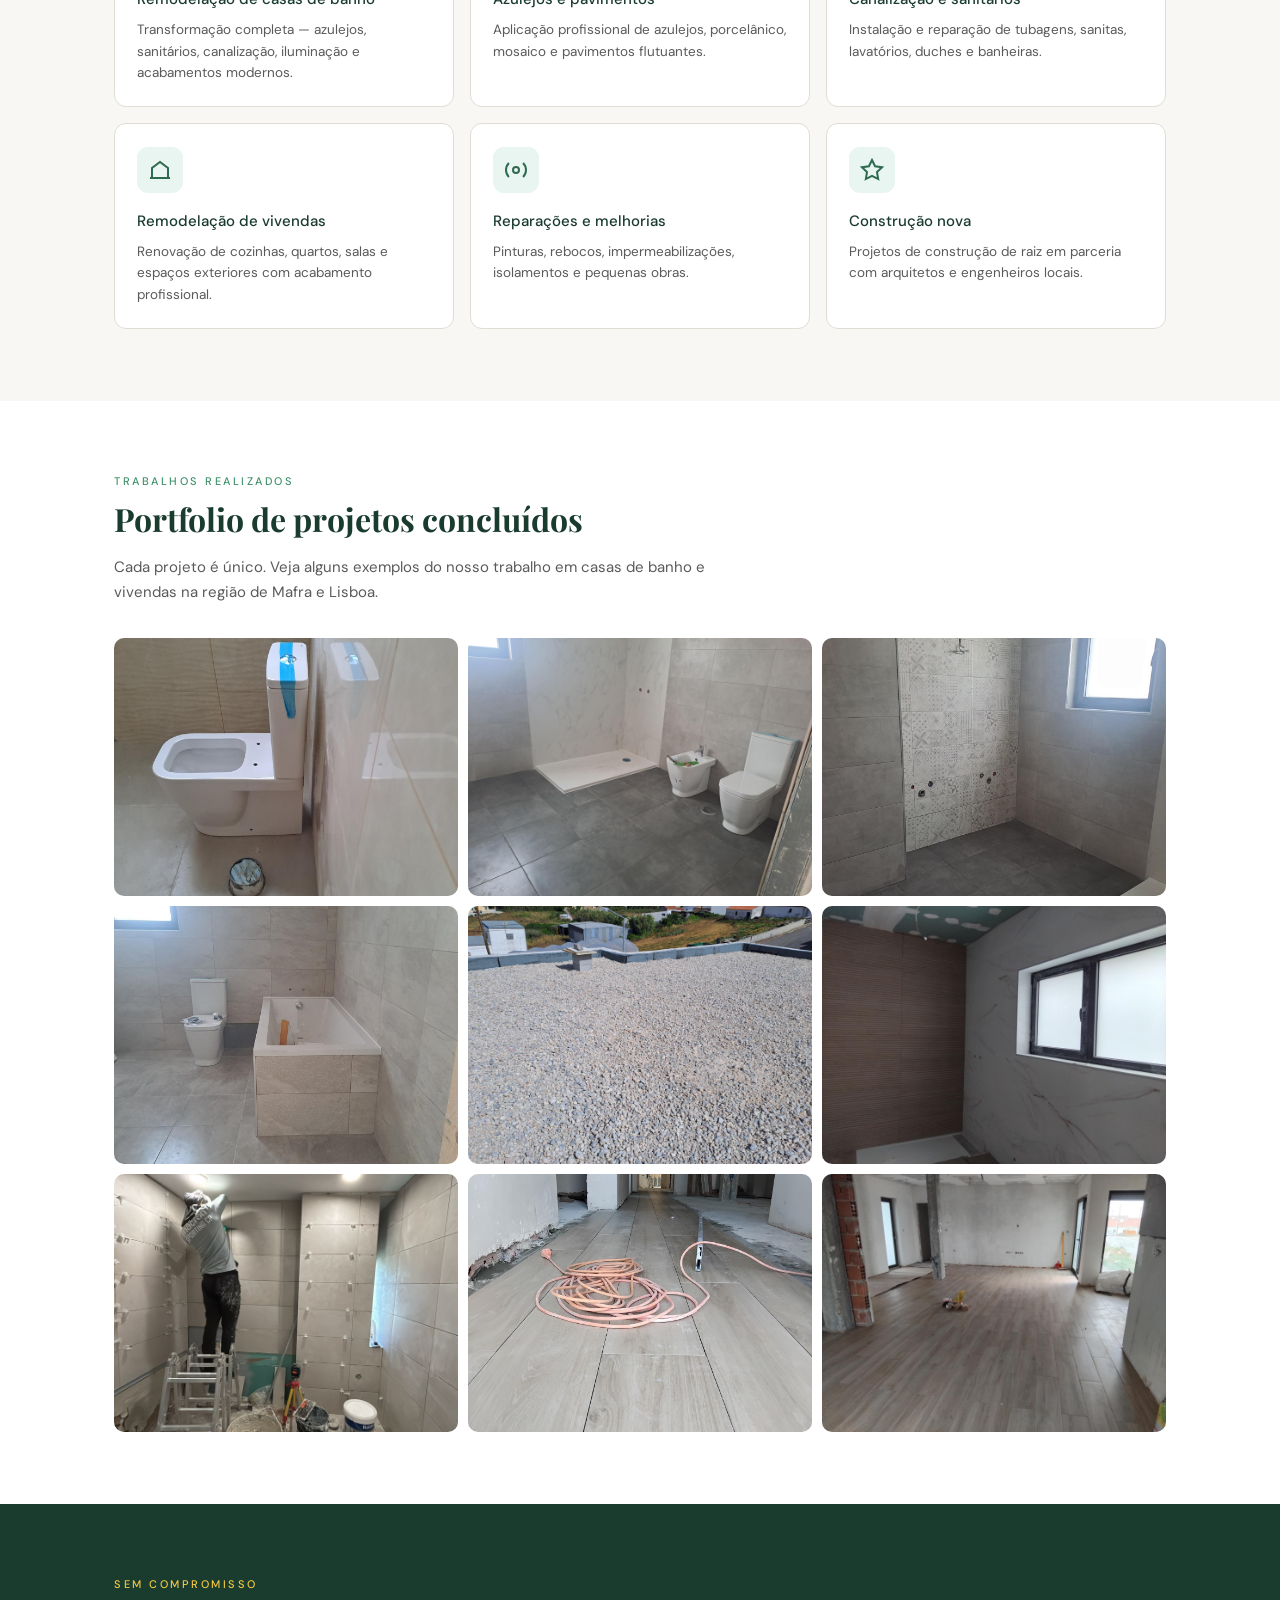
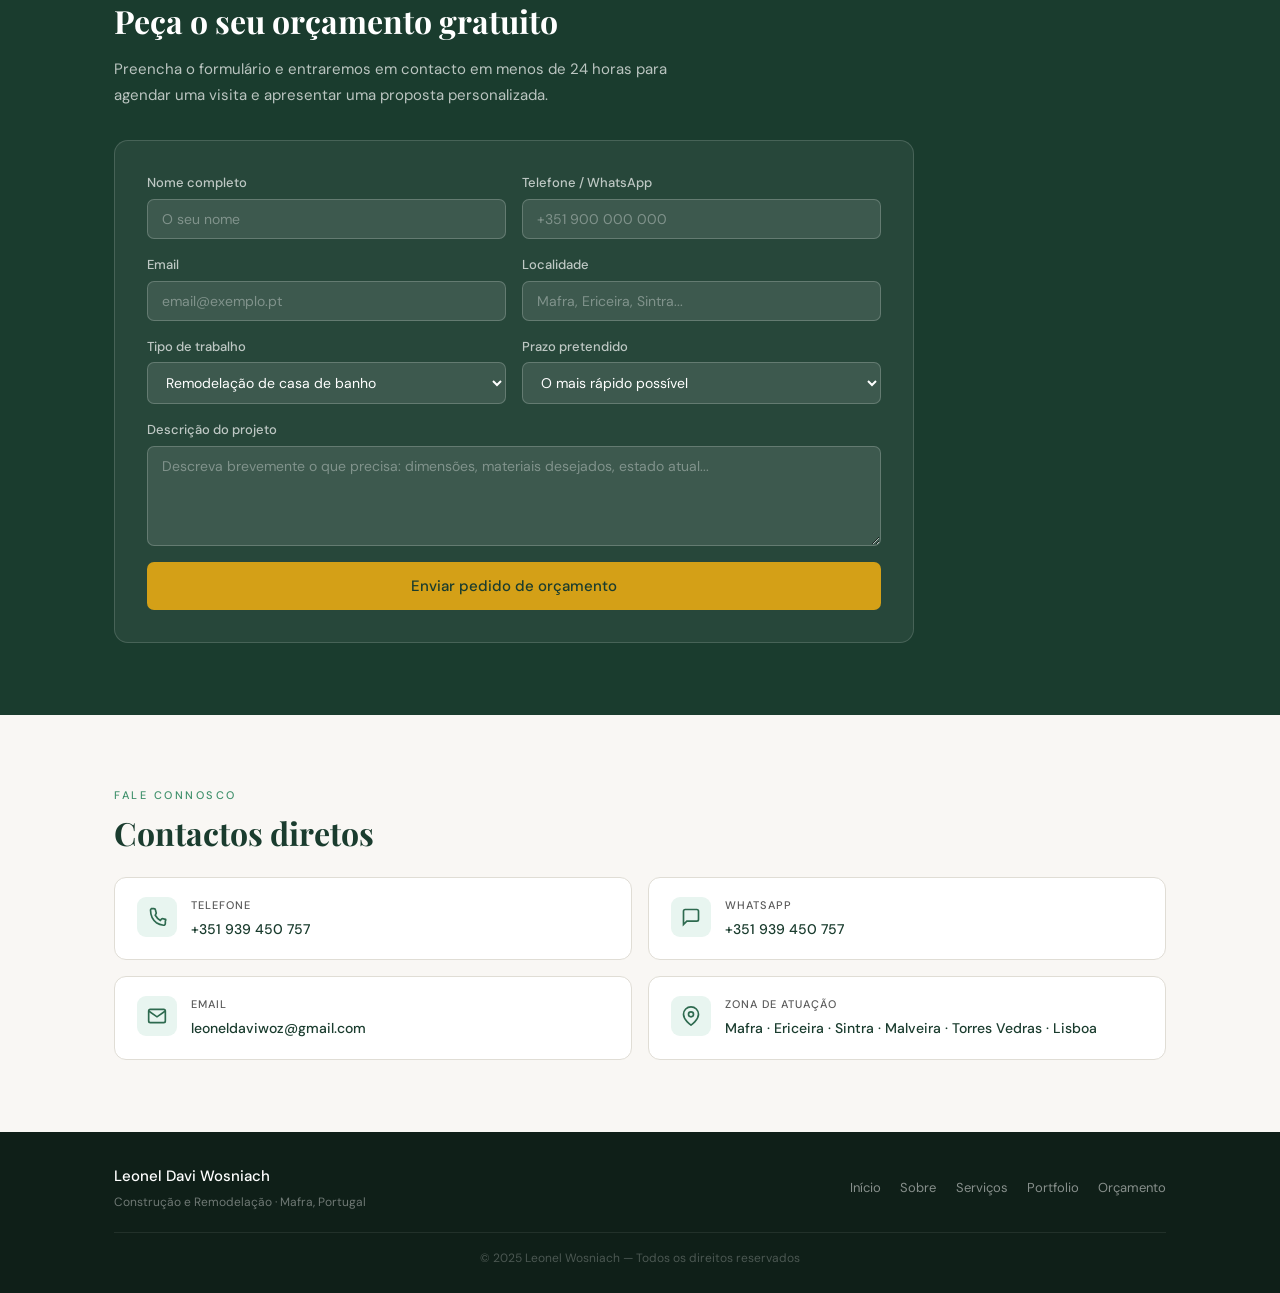
==== commit c2195c9c: "Add files via upload" ====
--- a/index.html
+++ b/index.html
@@ -155,26 +155,43 @@
     <h2>Portfolio de projetos concluídos</h2>
     <p class="section-intro">Cada projeto é único. Veja alguns exemplos do nosso trabalho em casas de banho e vivendas na região de Mafra e Lisboa.</p>
     <div class="portfolio-grid">
-      <div class="portfolio-item pi-1">
-        <div class="portfolio-overlay"><span>Casa de banho — Mafra</span></div>
-      </div>
-      <div class="portfolio-item pi-2">
-        <div class="portfolio-overlay"><span>WC Suite — Sintra</span></div>
-      </div>
-      <div class="portfolio-item pi-3">
-        <div class="portfolio-overlay"><span>Vivenda completa — Ericeira</span></div>
-      </div>
-      <div class="portfolio-item pi-4">
-        <div class="portfolio-overlay"><span>Cozinha — Malveira</span></div>
-      </div>
-      <div class="portfolio-item pi-5">
-        <div class="portfolio-overlay"><span>Casa de banho — Torres Vedras</span></div>
-      </div>
-      <div class="portfolio-item pi-6">
-        <div class="portfolio-overlay"><span>Remodelação — Lisboa</span></div>
-      </div>
-    </div>
-    <p class="portfolio-note">* Substitua estas imagens pelas suas fotos reais de obra. Recomendamos fotos em formato 4:3, bem iluminadas.</p>
+      <div class="portfolio-item">
+        <img src="privada.jpeg" alt="Instalação de sanitários — casa de banho privada"/>
+        <div class="portfolio-overlay"><span>Instalação de sanitários</span></div>
+      </div>
+      <div class="portfolio-item">
+        <img src="casa1iso.jpeg" alt="Remodelação completa de casa de banho — azulejos mármore e piso cinza"/>
+        <div class="portfolio-overlay"><span>Casa de banho completa — base de duche</span></div>
+      </div>
+      <div class="portfolio-item">
+        <img src="casa1iso2.jpeg" alt="Casa de banho com azulejos decorativos e duche"/>
+        <div class="portfolio-overlay"><span>Azulejos decorativos — zona de duche</span></div>
+      </div>
+      <div class="portfolio-item">
+        <img src="casa2iso1.jpeg" alt="Casa de banho com banheira embutida e azulejos pedra"/>
+        <div class="portfolio-overlay"><span>Banheira embutida com azulejo pedra</span></div>
+      </div>
+      <div class="portfolio-item">
+        <img src="laje1.jpeg" alt="Impermeabilização de laje com brita — cobertura plana"/>
+        <div class="portfolio-overlay"><span>Impermeabilização de laje — cobertura</span></div>
+      </div>
+      <div class="portfolio-item">
+        <img src="parede1.jpeg" alt="Aplicação de azulejos em parede — obra em curso"/>
+        <div class="portfolio-overlay"><span>Revestimento de paredes em obra</span></div>
+      </div>
+      <div class="portfolio-item">
+        <img src="parede2.jpeg" alt="Aplicação de azulejos com niveladores — profissional em escadote"/>
+        <div class="portfolio-overlay"><span>Assentamento de azulejos com precisão</span></div>
+      </div>
+      <div class="portfolio-item">
+        <img src="piso1.jpeg" alt="Pavimento porcelânico imitação madeira em corredor"/>
+        <div class="portfolio-overlay"><span>Pavimento porcelânico — corredor</span></div>
+      </div>
+      <div class="portfolio-item">
+        <img src="piso2.jpeg" alt="Pavimento grande formato imitação madeira em sala ampla"/>
+        <div class="portfolio-overlay"><span>Pavimento sala ampla — grande formato</span></div>
+      </div>
+    </div>
   </div>
 </section>
 
@@ -238,31 +255,31 @@
     <p class="section-tag">Fale connosco</p>
     <h2>Contactos diretos</h2>
     <div class="contact-grid">
-      <a href="tel:+351900000000" class="contact-card">
+      <a href="tel:+351939450757" class="contact-card">
         <div class="contact-icon">
           <svg viewBox="0 0 24 24" fill="none" stroke="currentColor" stroke-width="2" width="20" height="20"><path d="M22 16.92v3a2 2 0 01-2.18 2 19.79 19.79 0 01-8.63-3.07A19.5 19.5 0 014.26 4.12 2 2 0 015.24 2h3a2 2 0 012 1.72 12.84 12.84 0 00.7 2.81 2 2 0 01-.45 2.11L9.91 9.91a16 16 0 006.18 6.18l1.27-1.58a2 2 0 012.11-.45 12.84 12.84 0 002.81.7A2 2 0 0122 16.92z"/></svg>
         </div>
         <div>
           <h4>Telefone</h4>
-          <p>+351 XXX XXX XXX</p>
+          <p>+351 939 450 757</p>
         </div>
       </a>
-      <a href="https://wa.me/351900000000" target="_blank" class="contact-card">
+      <a href="https://wa.me/351939450757" target="_blank" class="contact-card">
         <div class="contact-icon">
           <svg viewBox="0 0 24 24" fill="none" stroke="currentColor" stroke-width="2" width="20" height="20"><path d="M21 15a2 2 0 01-2 2H7l-4 4V5a2 2 0 012-2h14a2 2 0 012 2z"/></svg>
         </div>
         <div>
           <h4>WhatsApp</h4>
-          <p>+351 XXX XXX XXX</p>
+          <p>+351 939 450 757</p>
         </div>
       </a>
-      <a href="mailto:geral@leonelwosniach.pt" class="contact-card">
+      <a href="mailto:leoneldaviwoz@gmail.com" class="contact-card">
         <div class="contact-icon">
           <svg viewBox="0 0 24 24" fill="none" stroke="currentColor" stroke-width="2" width="20" height="20"><path d="M4 4h16c1.1 0 2 .9 2 2v12c0 1.1-.9 2-2 2H4c-1.1 0-2-.9-2-2V6c0-1.1.9-2 2-2z"/><polyline points="22,6 12,13 2,6"/></svg>
         </div>
         <div>
           <h4>Email</h4>
-          <p>geral@leonelwosniach.pt</p>
+          <p>leoneldaviwoz@gmail.com</p>
         </div>
       </a>
       <div class="contact-card">
--- a/style.css
+++ b/style.css
@@ -358,12 +358,14 @@
   overflow: hidden;
   background: #d0e8da;
 }
-.pi-1 { background: linear-gradient(135deg,#b7d9c8,#85c0a5); }
-.pi-2 { background: linear-gradient(135deg,#a0d0d5,#6cbac0); }
-.pi-3 { background: linear-gradient(135deg,#c8d48a,#a5be55); }
-.pi-4 { background: linear-gradient(135deg,#e8d4a0,#d4b860); }
-.pi-5 { background: linear-gradient(135deg,#c8bab5,#a89590); }
-.pi-6 { background: linear-gradient(135deg,#b5c0c8,#8595a0); }
+.portfolio-item img {
+  width: 100%;
+  height: 100%;
+  object-fit: cover;
+  display: block;
+  transition: transform 0.4s ease;
+}
+.portfolio-item:hover img { transform: scale(1.05); }
 .portfolio-overlay {
   position: absolute;
   bottom: 0; left: 0; right: 0;
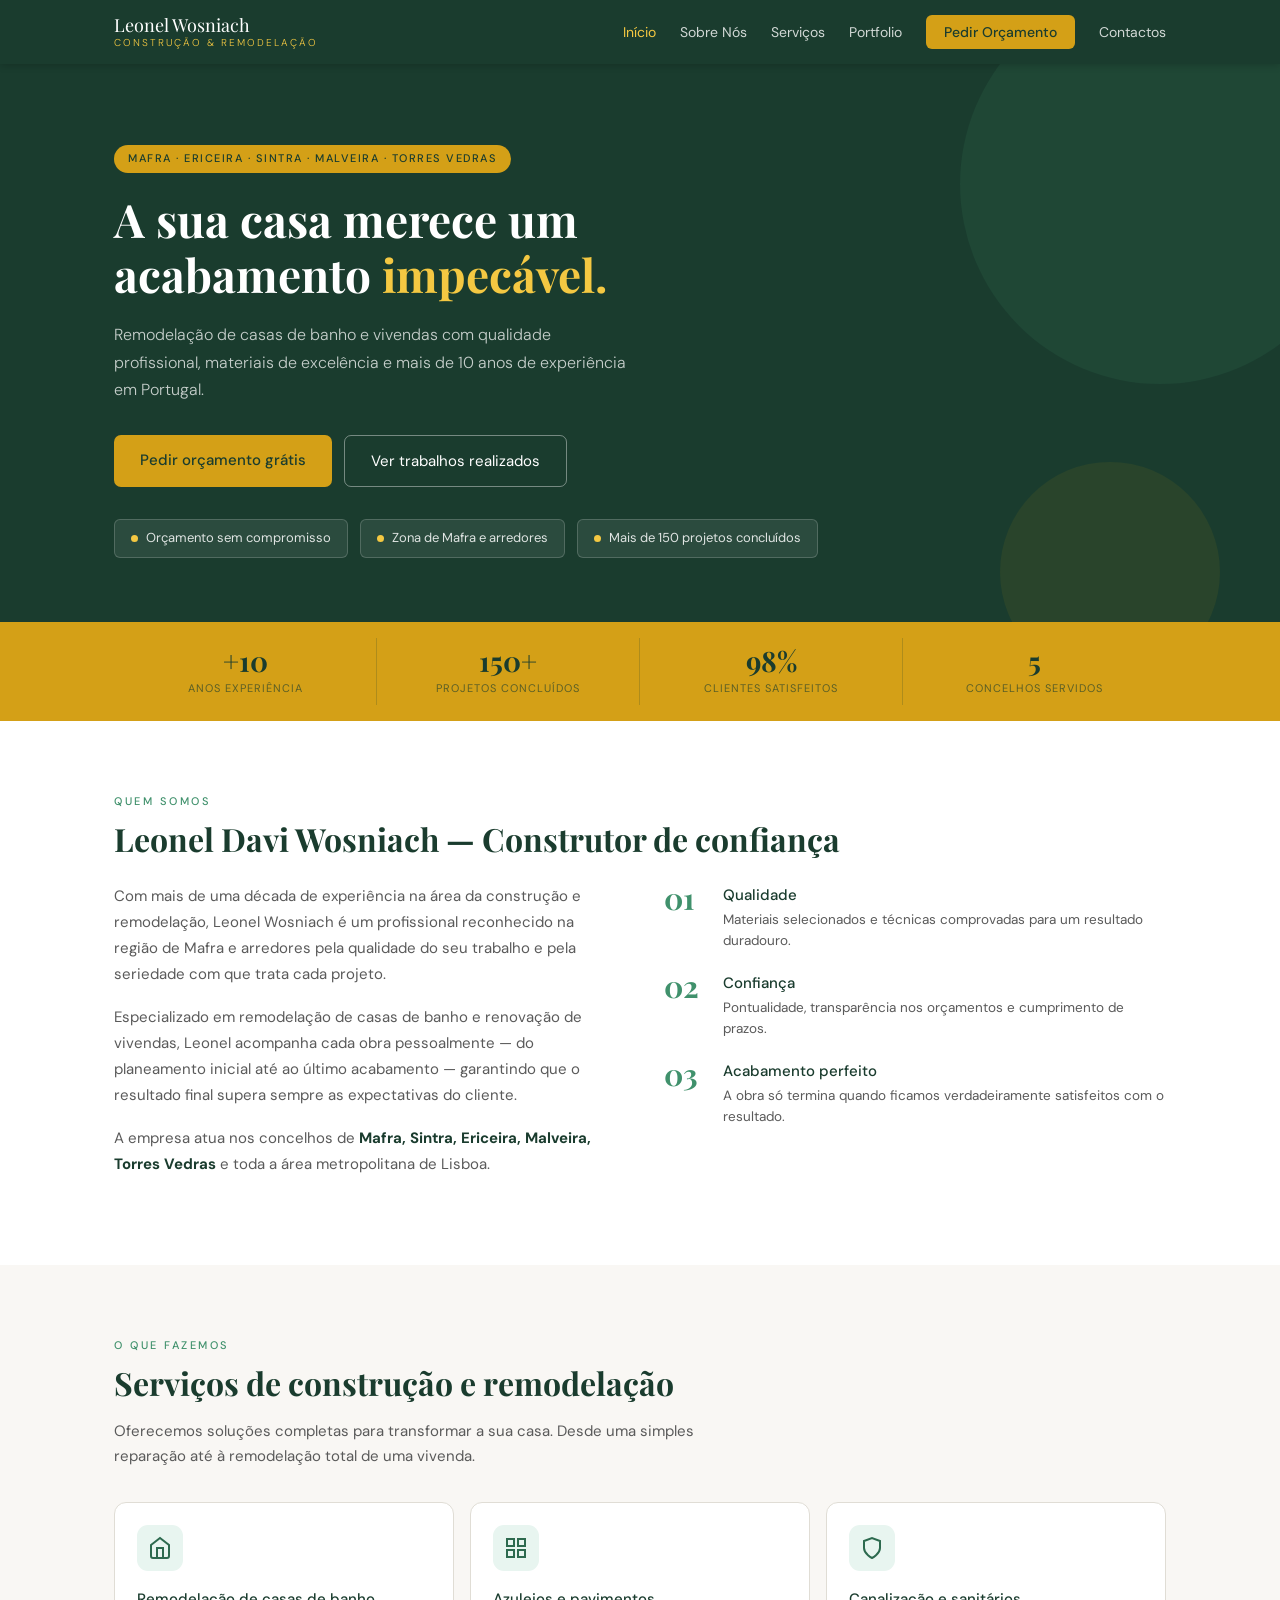
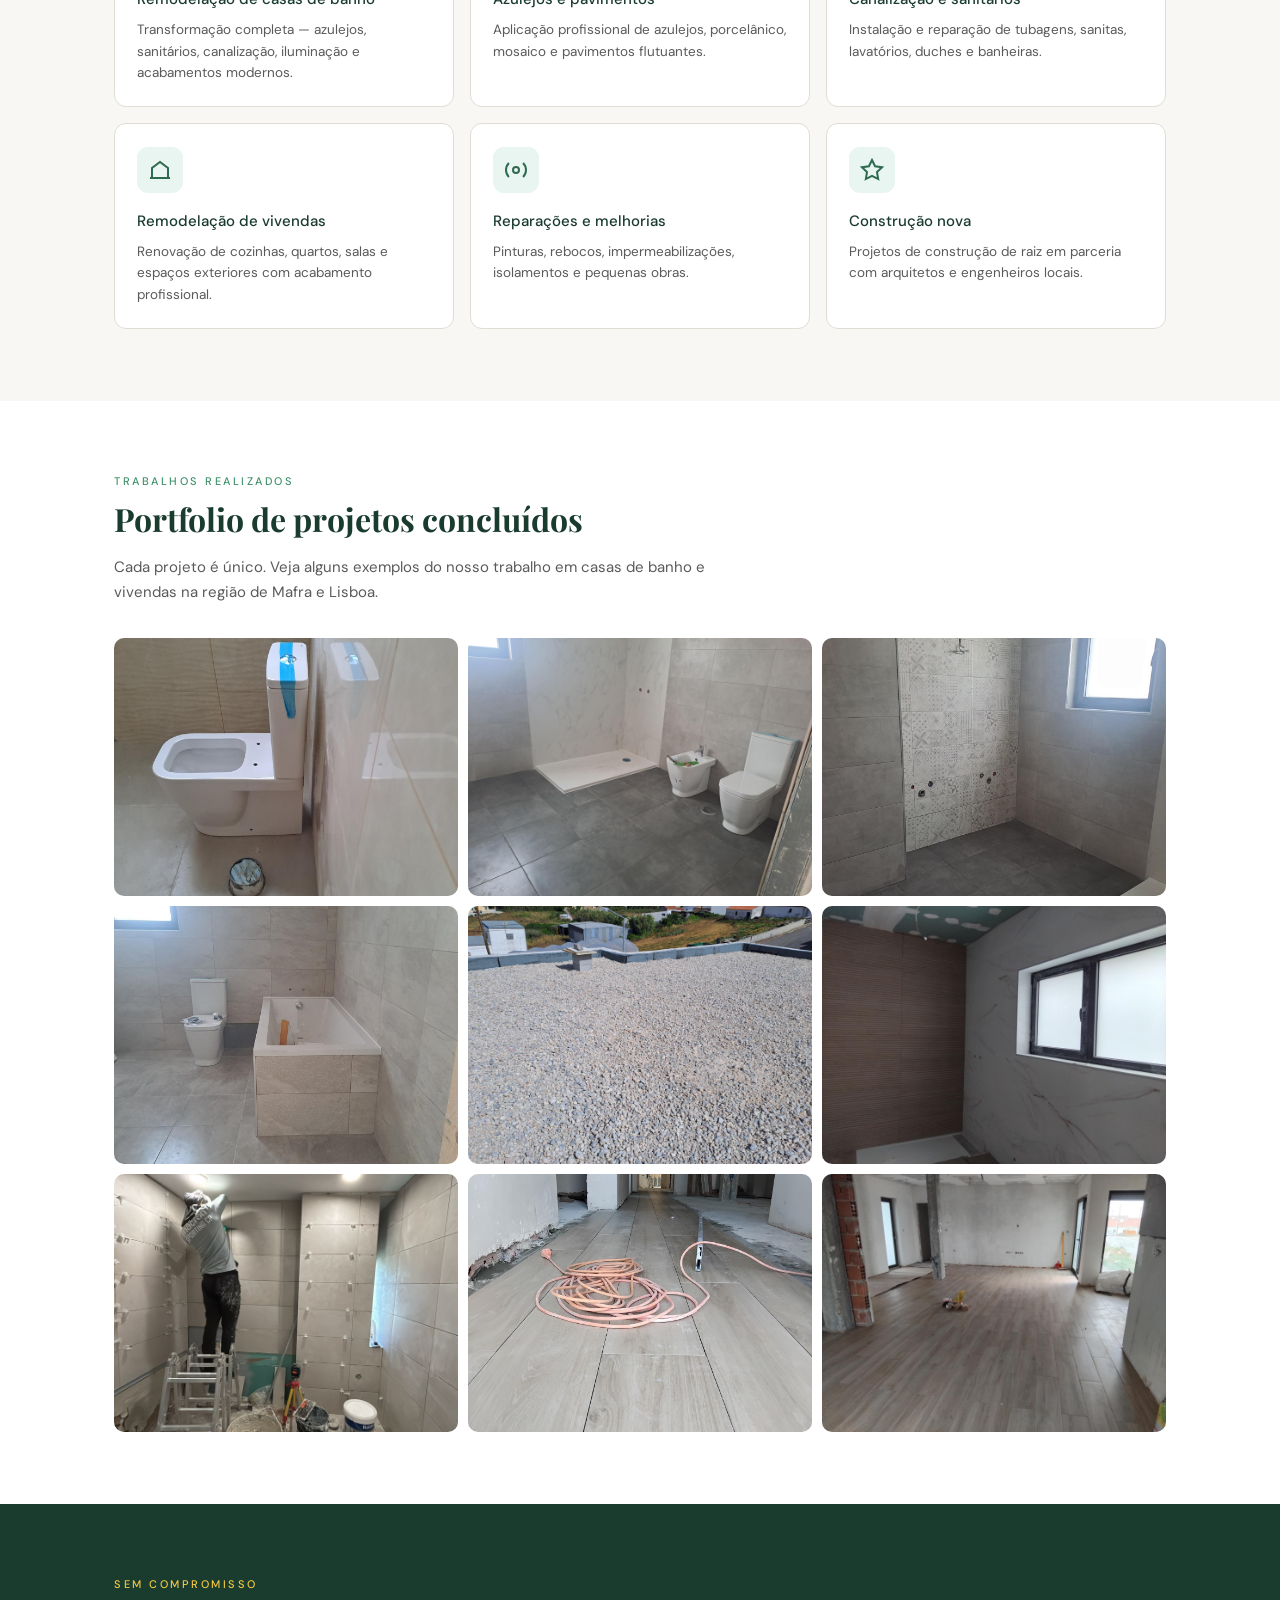
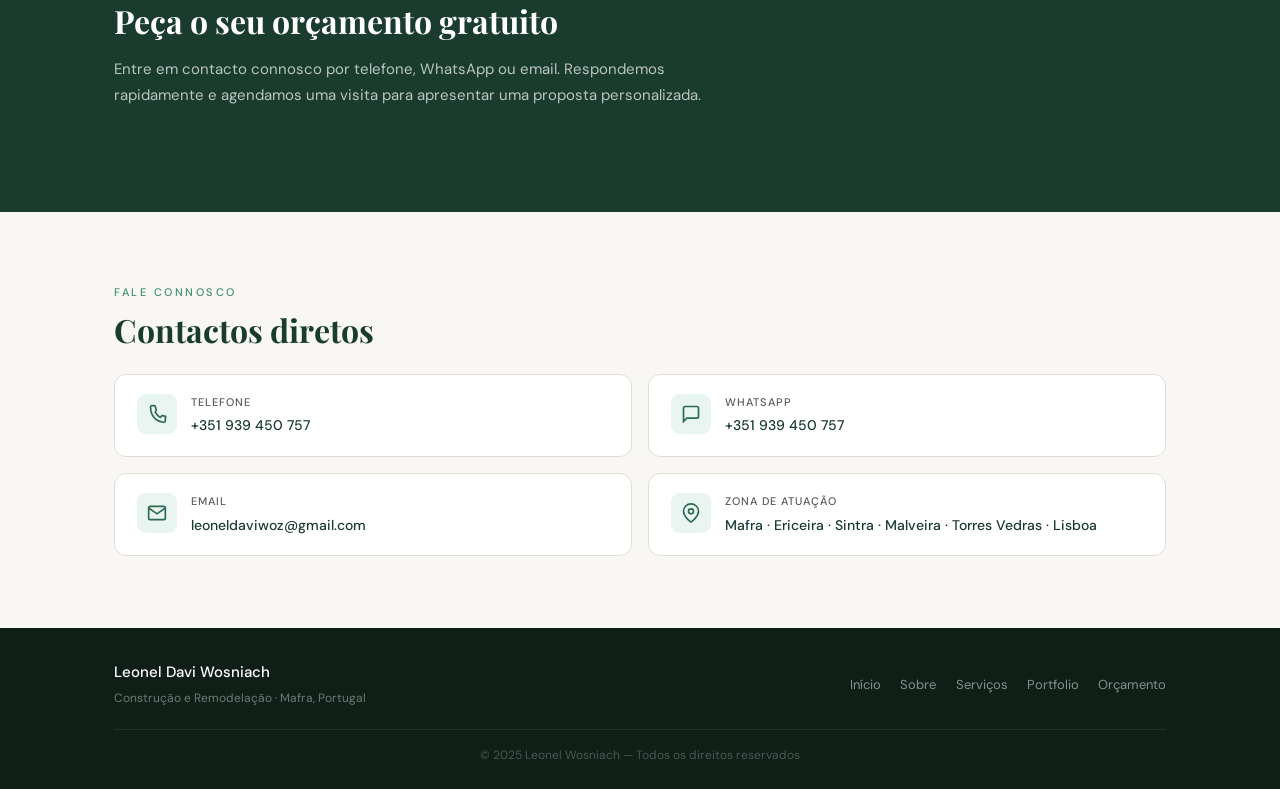
==== commit 22cd5f6b: "Add files via upload" ====
--- a/index.html
+++ b/index.html
@@ -200,52 +200,7 @@
   <div class="container">
     <p class="section-tag-light">Sem compromisso</p>
     <h2 class="h2-light">Peça o seu orçamento gratuito</h2>
-    <p class="section-intro-light">Preencha o formulário e entraremos em contacto em menos de 24 horas para agendar uma visita e apresentar uma proposta personalizada.</p>
-    <form class="orcamento-form" action="https://formspree.io/f/SEU_ID_AQUI" method="POST">
-      <div class="form-grid">
-        <div class="form-group">
-          <label for="nome">Nome completo</label>
-          <input type="text" id="nome" name="nome" placeholder="O seu nome" required/>
-        </div>
-        <div class="form-group">
-          <label for="tel">Telefone / WhatsApp</label>
-          <input type="tel" id="tel" name="telefone" placeholder="+351 900 000 000" required/>
-        </div>
-        <div class="form-group">
-          <label for="email">Email</label>
-          <input type="email" id="email" name="email" placeholder="email@exemplo.pt"/>
-        </div>
-        <div class="form-group">
-          <label for="local">Localidade</label>
-          <input type="text" id="local" name="localidade" placeholder="Mafra, Ericeira, Sintra..."/>
-        </div>
-        <div class="form-group">
-          <label for="tipo">Tipo de trabalho</label>
-          <select id="tipo" name="tipo">
-            <option>Remodelação de casa de banho</option>
-            <option>Remodelação de vivenda completa</option>
-            <option>Cozinha</option>
-            <option>Azulejos / Pavimentos</option>
-            <option>Canalização</option>
-            <option>Outro</option>
-          </select>
-        </div>
-        <div class="form-group">
-          <label for="prazo">Prazo pretendido</label>
-          <select id="prazo" name="prazo">
-            <option>O mais rápido possível</option>
-            <option>1 a 3 meses</option>
-            <option>3 a 6 meses</option>
-            <option>Mais de 6 meses</option>
-          </select>
-        </div>
-        <div class="form-group form-full">
-          <label for="desc">Descrição do projeto</label>
-          <textarea id="desc" name="descricao" placeholder="Descreva brevemente o que precisa: dimensões, materiais desejados, estado atual..."></textarea>
-        </div>
-      </div>
-      <button type="submit" class="btn-submit">Enviar pedido de orçamento</button>
-    </form>
+    <p class="section-intro-light">Entre em contacto connosco por telefone, WhatsApp ou email. Respondemos rapidamente e agendamos uma visita para apresentar uma proposta personalizada.</p>
   </div>
 </section>
 
